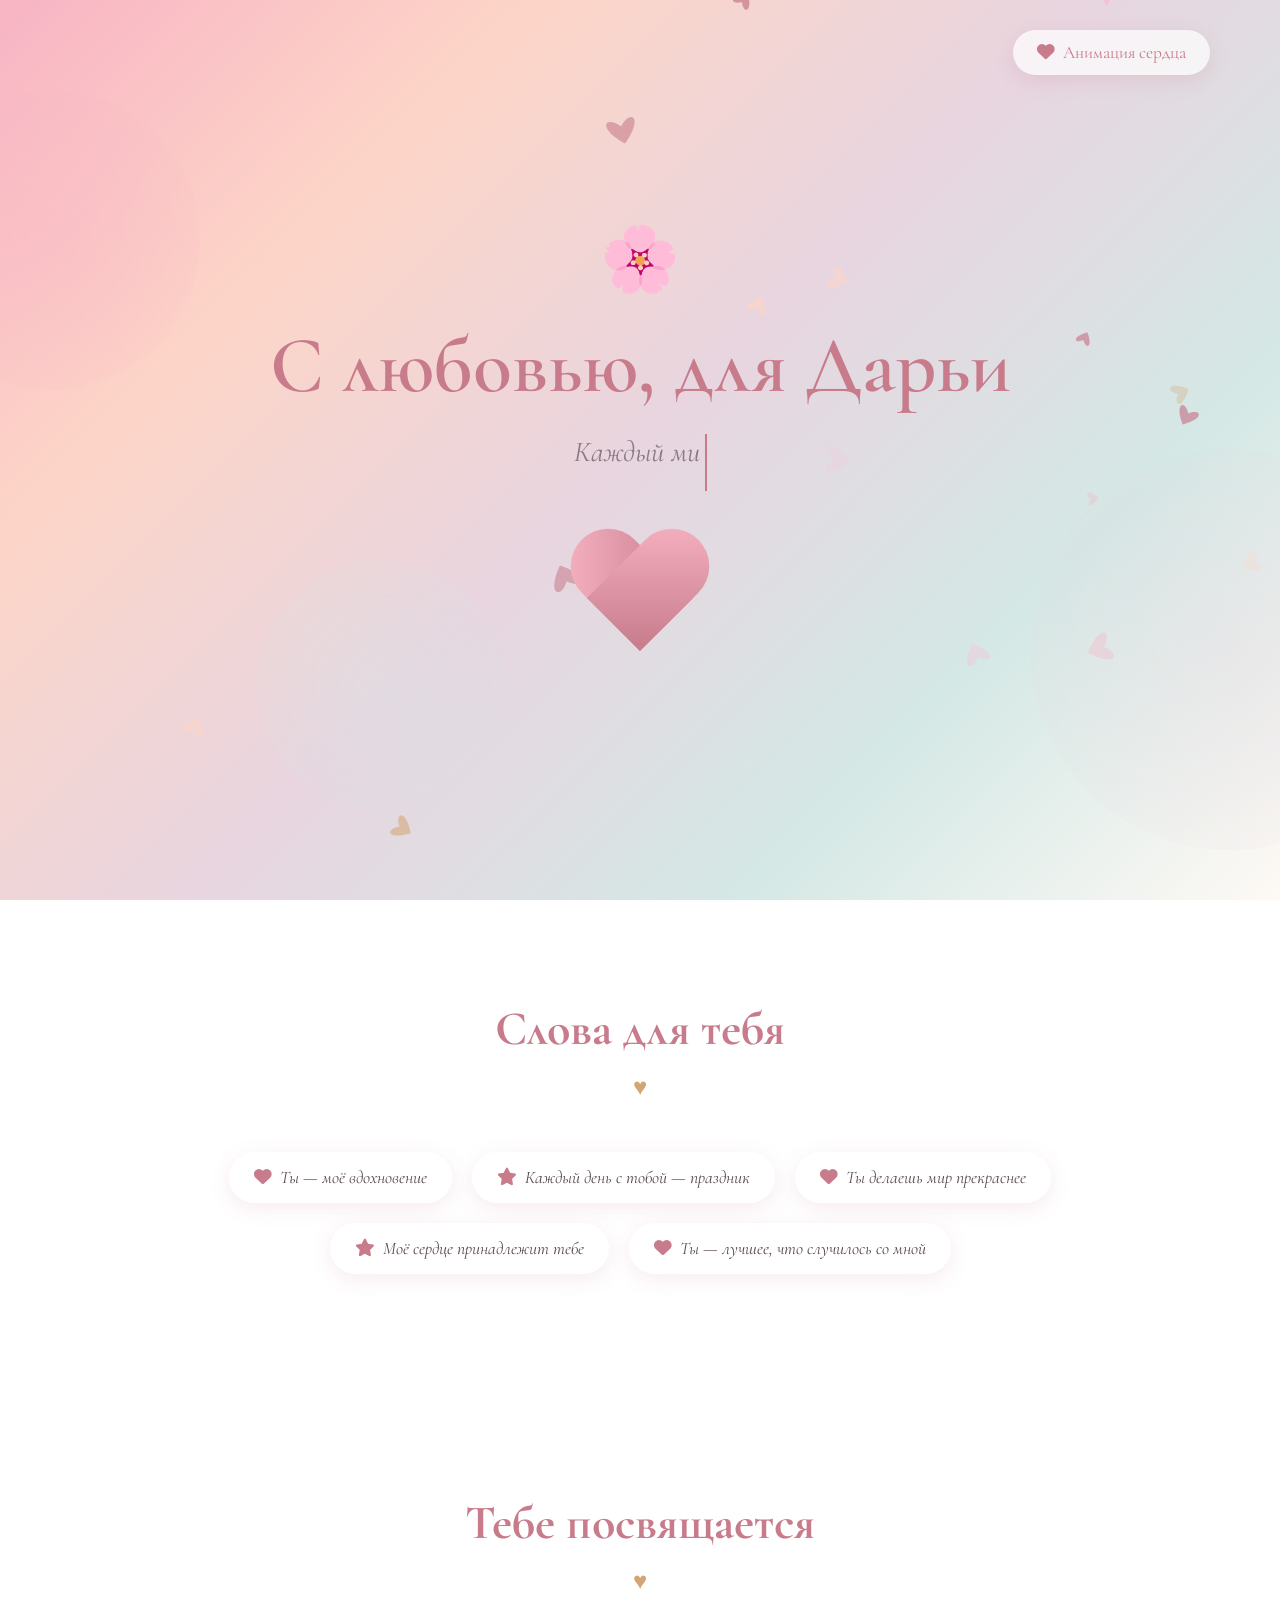
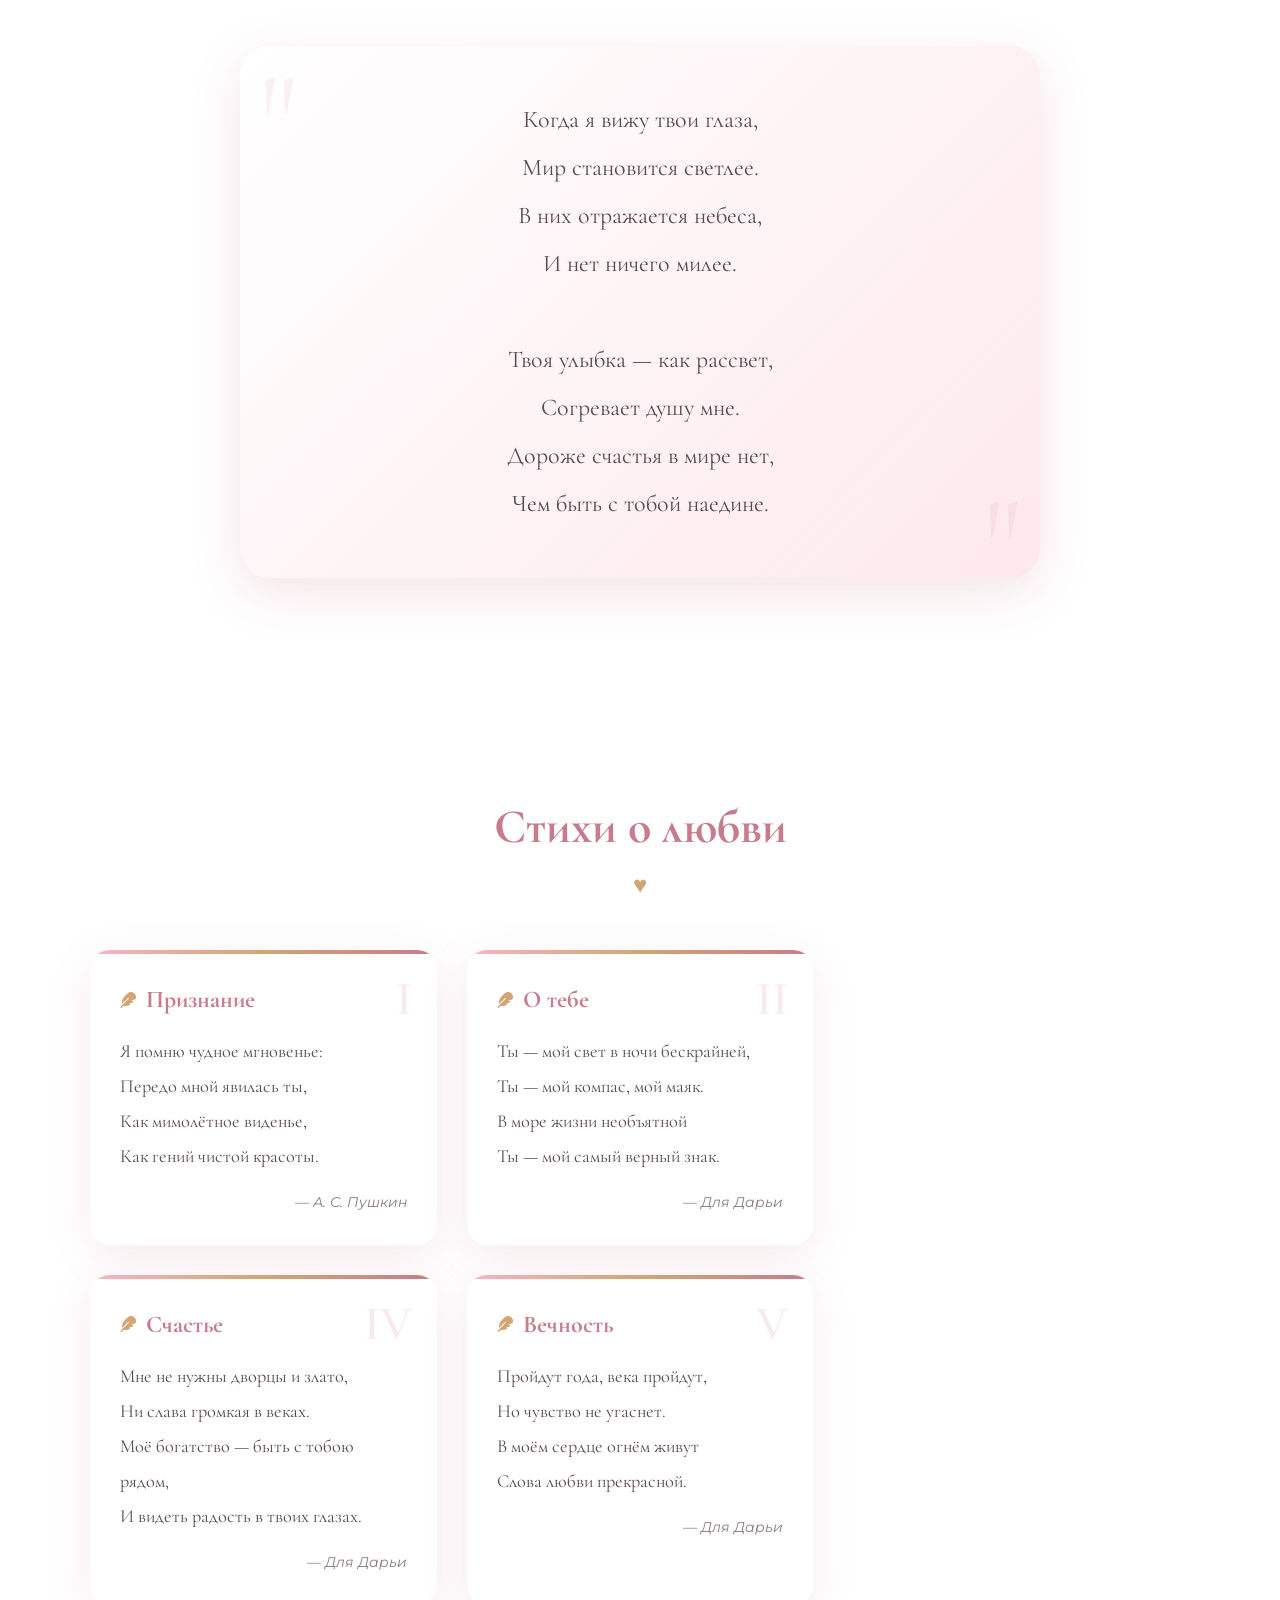
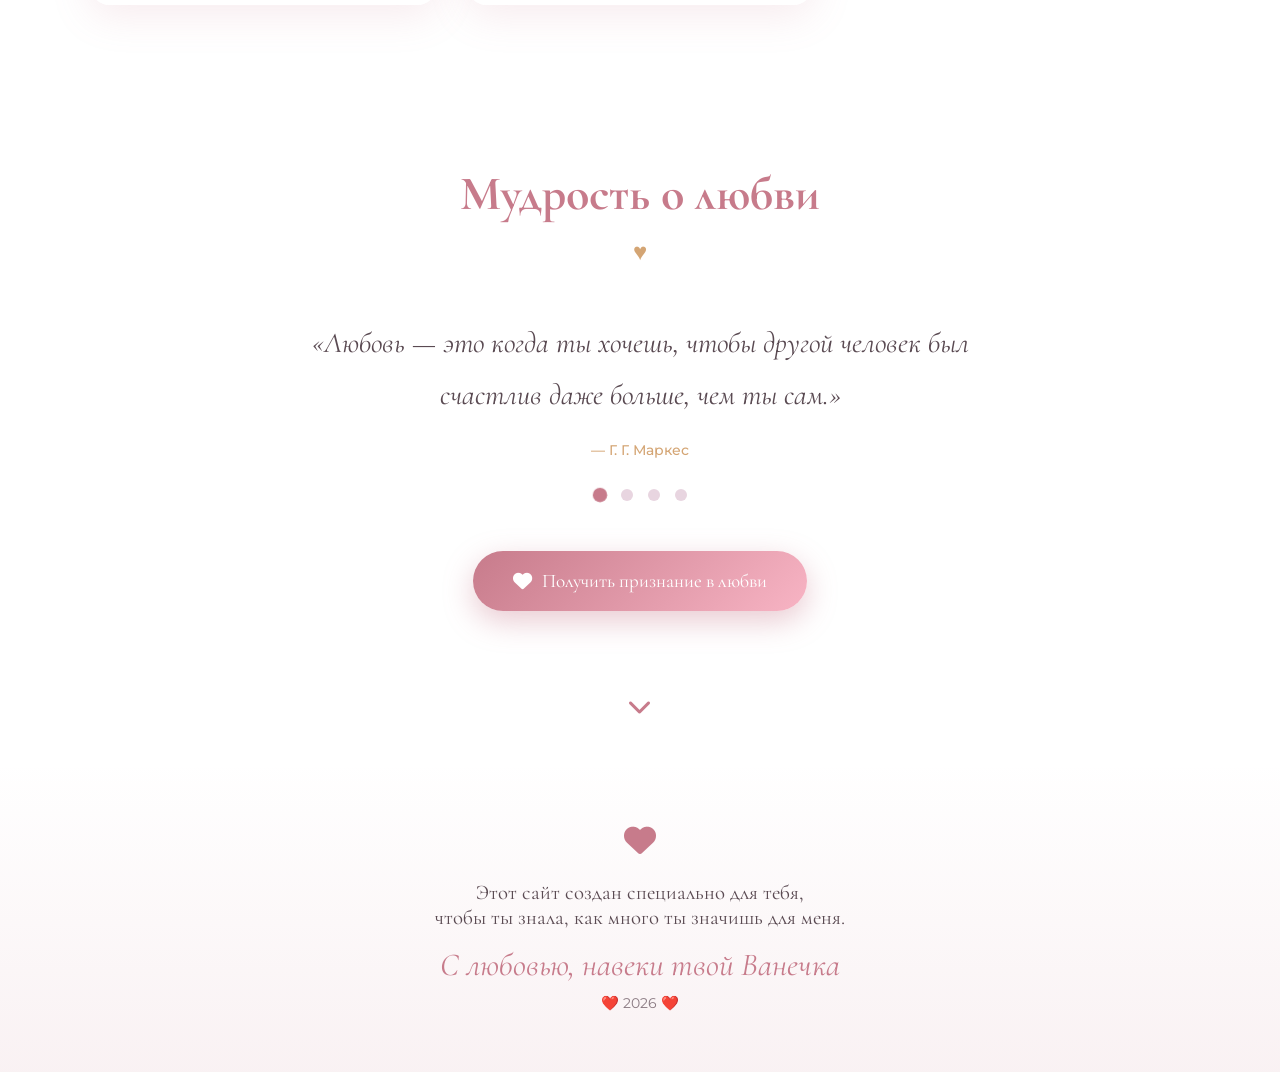
==== daria.html @ 5ae9e307 "Add files via upload" ====
<!DOCTYPE html>
<html lang="ru">
<head>
    <meta charset="UTF-8">
    <meta name="viewport" content="width=device-width, initial-scale=1.0">
    <title>Для тебя, Дарья ❤️</title>
    
    <!-- Google Fonts -->
    <link rel="preconnect" href="https://fonts.googleapis.com">
    <link rel="preconnect" href="https://fonts.gstatic.com" crossorigin>
    <link href="https://fonts.googleapis.com/css2?family=Cormorant+Garamond:ital,wght@0,400;0,500;0,600;0,700;1,400;1,500&family=Montserrat:wght@300;400;500;600&display=swap" rel="stylesheet">
    
    <!-- Font Awesome -->
    <link rel="stylesheet" href="https://cdnjs.cloudflare.com/ajax/libs/font-awesome/6.5.1/css/all.min.css">
    
    <style>
        * {
            margin: 0;
            padding: 0;
            box-sizing: border-box;
        }

        :root {
            --primary-pink: #f8b4c4;
            --soft-peach: #fdd5c8;
            --lavender: #e8d5e0;
            --mint: #d4e8e5;
            --gold: #d4a574;
            --deep-rose: #c77b8b;
            --cream: #fef9f5;
            --text-dark: #5a4a52;
            --text-light: #8a7a82;
        }

        html {
            scroll-behavior: smooth;
        }

        body {
            font-family: 'Montserrat', sans-serif;
            background: linear-gradient(135deg, var(--primary-pink) 0%, var(--soft-peach) 25%, var(--lavender) 50%, var(--mint) 75%, var(--cream) 100%);
            background-attachment: fixed;
            min-height: 100vh;
            color: var(--text-dark);
            overflow-x: hidden;
            position: relative;
        }

        /* Floating Hearts Canvas */
        #hearts-canvas {
            position: fixed;
            top: 0;
            left: 0;
            width: 100%;
            height: 100%;
            pointer-events: none;
            z-index: 1;
        }

        /* Main Container */
        .container {
            max-width: 1200px;
            margin: 0 auto;
            padding: 20px;
            position: relative;
            z-index: 2;
        }

        /* Hero Section */
        .hero {
            min-height: 100vh;
            display: flex;
            flex-direction: column;
            justify-content: center;
            align-items: center;
            text-align: center;
            padding: 40px 20px;
        }

        .hero-decoration {
            font-size: 4rem;
            margin-bottom: 20px;
            animation: float 3s ease-in-out infinite;
        }

        @keyframes float {
            0%, 100% { transform: translateY(0); }
            50% { transform: translateY(-15px); }
        }

        .hero h1 {
            font-family: 'Cormorant Garamond', serif;
            font-size: clamp(2.5rem, 8vw, 5rem);
            font-weight: 600;
            color: var(--deep-rose);
            margin-bottom: 20px;
            opacity: 0;
            animation: fadeInUp 1s ease forwards 0.5s;
        }

        .typewriter {
            font-family: 'Cormorant Garamond', serif;
            font-size: clamp(1.2rem, 3vw, 1.8rem);
            font-style: italic;
            color: var(--text-light);
            min-height: 2em;
            border-right: 2px solid var(--deep-rose);
            padding-right: 5px;
            animation: blink 0.7s infinite;
        }

        @keyframes blink {
            0%, 50% { border-color: var(--deep-rose); }
            51%, 100% { border-color: transparent; }
        }

        .hero-heart {
            width: 150px;
            height: 150px;
            margin: 40px auto;
            position: relative;
            animation: heartbeat 1.5s ease-in-out infinite;
            cursor: pointer;
            transition: transform 0.3s ease;
        }

        .hero-heart:hover {
            transform: scale(1.1);
        }

        .hero-heart::before,
        .hero-heart::after {
            content: '';
            position: absolute;
            top: 0;
            width: 75px;
            height: 120px;
            background: linear-gradient(135deg, var(--primary-pink), var(--deep-rose));
            border-radius: 75px 75px 0 0;
        }

        .hero-heart::before {
            left: 75px;
            transform: rotate(-45deg);
            transform-origin: 0 100%;
        }

        .hero-heart::after {
            left: 0;
            transform: rotate(45deg);
            transform-origin: 100% 100%;
        }

        @keyframes heartbeat {
            0%, 100% { transform: scale(1); }
            15% { transform: scale(1.15); }
            30% { transform: scale(1); }
            45% { transform: scale(1.1); }
            60% { transform: scale(1); }
        }

        @keyframes fadeInUp {
            from {
                opacity: 0;
                transform: translateY(30px);
            }
            to {
                opacity: 1;
                transform: translateY(0);
            }
        }

        .scroll-indicator {
            position: absolute;
            bottom: 40px;
            left: 50%;
            transform: translateX(-50%);
            animation: bounce 2s infinite;
            color: var(--deep-rose);
            font-size: 1.5rem;
        }

        @keyframes bounce {
            0%, 20%, 50%, 80%, 100% { transform: translateX(-50%) translateY(0); }
            40% { transform: translateX(-50%) translateY(-15px); }
            60% { transform: translateX(-50%) translateY(-7px); }
        }

        /* Section Styles */
        section {
            padding: 80px 20px;
        }

        .section-title {
            font-family: 'Cormorant Garamond', serif;
            font-size: clamp(2rem, 5vw, 3rem);
            text-align: center;
            color: var(--deep-rose);
            margin-bottom: 50px;
            position: relative;
        }

        .section-title::after {
            content: '♥';
            display: block;
            font-size: 1.5rem;
            margin-top: 15px;
            color: var(--gold);
        }

        /* Love Messages */
        .love-messages {
            display: flex;
            flex-wrap: wrap;
            justify-content: center;
            gap: 20px;
            margin-bottom: 60px;
        }

        .love-message {
            background: rgba(255, 255, 255, 0.7);
            backdrop-filter: blur(10px);
            padding: 15px 25px;
            border-radius: 30px;
            font-family: 'Cormorant Garamond', serif;
            font-size: 1.1rem;
            font-style: italic;
            color: var(--text-dark);
            box-shadow: 0 5px 20px rgba(199, 123, 139, 0.15);
            opacity: 0;
            transform: translateY(20px);
            transition: all 0.5s ease;
            cursor: default;
        }

        .love-message.visible {
            opacity: 1;
            transform: translateY(0);
        }

        .love-message:hover {
            transform: translateY(-5px) scale(1.02);
            box-shadow: 0 10px 30px rgba(199, 123, 139, 0.25);
        }

        .love-message i {
            color: var(--deep-rose);
            margin-right: 8px;
        }

        /* Poem Cards */
        .poems-grid {
            display: grid;
            grid-template-columns: repeat(auto-fit, minmax(320px, 1fr));
            gap: 30px;
            max-width: 1100px;
            margin: 0 auto;
        }

        .poem-card {
            background: rgba(255, 255, 255, 0.85);
            backdrop-filter: blur(15px);
            border-radius: 20px;
            padding: 35px 30px;
            box-shadow: 0 10px 40px rgba(199, 123, 139, 0.15);
            transition: all 0.4s cubic-bezier(0.4, 0, 0.2, 1);
            opacity: 0;
            transform: translateY(40px);
            position: relative;
            overflow: hidden;
        }

        .poem-card::before {
            content: '';
            position: absolute;
            top: 0;
            left: 0;
            right: 0;
            height: 4px;
            background: linear-gradient(90deg, var(--primary-pink), var(--gold), var(--deep-rose));
        }

        .poem-card.visible {
            opacity: 1;
            transform: translateY(0);
        }

        .poem-card:hover {
            transform: translateY(-10px) scale(1.02);
            box-shadow: 0 20px 50px rgba(199, 123, 139, 0.25);
        }

        .poem-card .poem-number {
            position: absolute;
            top: 20px;
            right: 25px;
            font-family: 'Cormorant Garamond', serif;
            font-size: 3rem;
            font-weight: 600;
            color: rgba(199, 123, 139, 0.15);
        }

        .poem-card h3 {
            font-family: 'Cormorant Garamond', serif;
            font-size: 1.5rem;
            color: var(--deep-rose);
            margin-bottom: 20px;
            display: flex;
            align-items: center;
            gap: 10px;
        }

        .poem-card h3 i {
            font-size: 1rem;
            color: var(--gold);
        }

        .poem-card p {
            font-family: 'Cormorant Garamond', serif;
            font-size: 1.15rem;
            line-height: 1.9;
            color: var(--text-dark);
            white-space: pre-line;
        }

        .poem-card .author {
            margin-top: 20px;
            font-family: 'Montserrat', sans-serif;
            font-size: 0.85rem;
            color: var(--text-light);
            text-align: right;
            font-style: italic;
        }

        /* Featured Poem */
        .featured-poem {
            background: linear-gradient(135deg, rgba(255, 255, 255, 0.9), rgba(248, 180, 196, 0.3));
            border-radius: 30px;
            padding: 50px 40px;
            max-width: 800px;
            margin: 0 auto 60px;
            text-align: center;
            box-shadow: 0 15px 50px rgba(199, 123, 139, 0.2);
            position: relative;
            overflow: hidden;
            opacity: 0;
            transform: scale(0.95);
            transition: all 0.6s ease;
        }

        .featured-poem.visible {
            opacity: 1;
            transform: scale(1);
        }

        .featured-poem::before,
        .featured-poem::after {
            content: '"';
            font-family: 'Cormorant Garamond', serif;
            font-size: 8rem;
            color: rgba(199, 123, 139, 0.1);
            position: absolute;
            line-height: 1;
        }

        .featured-poem::before {
            top: 10px;
            left: 20px;
        }

        .featured-poem::after {
            bottom: -30px;
            right: 20px;
        }

        .featured-poem p {
            font-family: 'Cormorant Garamond', serif;
            font-size: clamp(1.2rem, 2.5vw, 1.5rem);
            line-height: 2;
            color: var(--text-dark);
            white-space: pre-line;
            position: relative;
            z-index: 1;
        }

        /* Quotes Section */
        .quotes-carousel {
            max-width: 700px;
            margin: 0 auto;
            text-align: center;
            position: relative;
        }

        .quote-item {
            display: none;
            animation: fadeIn 0.5s ease;
        }

        .quote-item.active {
            display: block;
        }

        @keyframes fadeIn {
            from { opacity: 0; }
            to { opacity: 1; }
        }

        .quote-item p {
            font-family: 'Cormorant Garamond', serif;
            font-size: clamp(1.3rem, 3vw, 1.8rem);
            font-style: italic;
            color: var(--text-dark);
            line-height: 1.8;
            margin-bottom: 20px;
        }

        .quote-item .quote-author {
            font-family: 'Montserrat', sans-serif;
            font-size: 0.9rem;
            color: var(--gold);
            font-weight: 500;
        }

        .carousel-controls {
            display: flex;
            justify-content: center;
            gap: 15px;
            margin-top: 30px;
        }

        .carousel-dot {
            width: 12px;
            height: 12px;
            border-radius: 50%;
            background: var(--lavender);
            border: none;
            cursor: pointer;
            transition: all 0.3s ease;
        }

        .carousel-dot.active {
            background: var(--deep-rose);
            transform: scale(1.2);
        }

        .carousel-dot:hover {
            background: var(--primary-pink);
        }

        /* Interactive Button */
        .magic-button {
            display: flex;
            align-items: center;
            justify-content: center;
            gap: 10px;
            margin: 50px auto;
            padding: 18px 40px;
            background: linear-gradient(135deg, var(--deep-rose), var(--primary-pink));
            color: white;
            border: none;
            border-radius: 50px;
            font-family: 'Cormorant Garamond', serif;
            font-size: 1.2rem;
            cursor: pointer;
            box-shadow: 0 10px 30px rgba(199, 123, 139, 0.4);
            transition: all 0.3s ease;
        }

        .magic-button:hover {
            transform: translateY(-3px);
            box-shadow: 0 15px 40px rgba(199, 123, 139, 0.5);
        }

        .magic-button:active {
            transform: translateY(0);
        }

        /* Random Message Popup */
        .popup-overlay {
            position: fixed;
            top: 0;
            left: 0;
            width: 100%;
            height: 100%;
            background: rgba(90, 74, 82, 0.5);
            backdrop-filter: blur(5px);
            display: none;
            justify-content: center;
            align-items: center;
            z-index: 1000;
            opacity: 0;
            transition: opacity 0.3s ease;
        }

        .popup-overlay.show {
            display: flex;
            opacity: 1;
        }

        .popup-content {
            background: white;
            padding: 50px 40px;
            border-radius: 25px;
            max-width: 500px;
            text-align: center;
            transform: scale(0.9);
            transition: transform 0.3s ease;
            position: relative;
        }

        .popup-overlay.show .popup-content {
            transform: scale(1);
        }

        .popup-content .close-btn {
            position: absolute;
            top: 15px;
            right: 20px;
            background: none;
            border: none;
            font-size: 1.5rem;
            color: var(--text-light);
            cursor: pointer;
            transition: color 0.3s ease;
        }

        .popup-content .close-btn:hover {
            color: var(--deep-rose);
        }

        .popup-content i.fa-heart {
            font-size: 3rem;
            color: var(--deep-rose);
            margin-bottom: 20px;
            animation: heartbeat 1.5s infinite;
        }

        .popup-content p {
            font-family: 'Cormorant Garamond', serif;
            font-size: 1.5rem;
            color: var(--text-dark);
            line-height: 1.6;
        }

        /* Footer */
        footer {
            text-align: center;
            padding: 60px 20px;
            background: linear-gradient(to top, rgba(199, 123, 139, 0.1), transparent);
        }

        footer .footer-heart {
            font-size: 2rem;
            color: var(--deep-rose);
            margin-bottom: 20px;
            animation: heartbeat 2s infinite;
        }

        footer p {
            font-family: 'Cormorant Garamond', serif;
            font-size: 1.3rem;
            color: var(--text-dark);
        }

        footer .signature {
            font-family: 'Cormorant Garamond', serif;
            font-size: 2rem;
            font-style: italic;
            color: var(--deep-rose);
            margin-top: 15px;
        }

        footer .date {
            font-family: 'Montserrat', sans-serif;
            font-size: 0.9rem;
            color: var(--text-light);
            margin-top: 10px;
        }

        /* Responsive */
        @media (max-width: 768px) {
            .poems-grid {
                grid-template-columns: 1fr;
            }

            .poem-card {
                padding: 30px 25px;
            }

            .featured-poem {
                padding: 35px 25px;
            }

            .love-message {
                font-size: 1rem;
                padding: 12px 20px;
            }

            .hero-heart {
                width: 120px;
                height: 120px;
            }

            .hero-heart::before,
            .hero-heart::after {
                width: 60px;
                height: 96px;
                border-radius: 60px 60px 0 0;
            }

            .hero-heart::before {
                left: 60px;
            }
        }

        /* Parallax Background Elements */
        .bg-element {
            position: fixed;
            border-radius: 50%;
            opacity: 0.3;
            pointer-events: none;
            z-index: 0;
        }

        .bg-element-1 {
            width: 300px;
            height: 300px;
            background: radial-gradient(circle, var(--primary-pink), transparent);
            top: 10%;
            left: -100px;
        }

        .bg-element-2 {
            width: 400px;
            height: 400px;
            background: radial-gradient(circle, var(--lavender), transparent);
            top: 50%;
            right: -150px;
        }

        .bg-element-3 {
            width: 250px;
            height: 250px;
            background: radial-gradient(circle, var(--mint), transparent);
            bottom: 10%;
            left: 20%;
        }
    </style>
</head>
<body>
    <!-- Background Elements for Parallax -->
    <div class="bg-element bg-element-1"></div>
    <div class="bg-element bg-element-2"></div>
    <div class="bg-element bg-element-3"></div>

    <!-- Floating Hearts Canvas -->
    <canvas id="hearts-canvas"></canvas>

    <div class="container">
        <!-- Hero Section -->
        <section class="hero">
            <a href="/heart" style="position: absolute; top: 30px; right: 30px; background: rgba(255,255,255,0.7); backdrop-filter: blur(10px); padding: 12px 24px; border-radius: 30px; text-decoration: none; color: var(--deep-rose); font-family: 'Cormorant Garamond', serif; font-size: 1.1rem; box-shadow: 0 5px 20px rgba(199, 123, 139, 0.2); transition: all 0.3s ease;" onmouseover="this.style.transform='translateY(-3px)'; this.style.boxShadow='0 10px 30px rgba(199, 123, 139, 0.3)';" onmouseout="this.style.transform='translateY(0)'; this.style.boxShadow='0 5px 20px rgba(199, 123, 139, 0.2)';">
                <i class="fas fa-heart" style="margin-right: 8px;"></i>Анимация сердца
            </a>
            <div class="hero-decoration">🌸</div>
            <h1>С любовью, для Дарьи</h1>
            <div class="typewriter" id="typewriter"></div>
            <div class="hero-heart" id="main-heart" title="Нажми на меня"></div>
            <div class="scroll-indicator">
                <i class="fas fa-chevron-down"></i>
            </div>
        </section>

        <!-- Love Messages Section -->
        <section>
            <h2 class="section-title">Слова для тебя</h2>
            <div class="love-messages">
                <div class="love-message"><i class="fas fa-heart"></i>Ты — моё вдохновение</div>
                <div class="love-message"><i class="fas fa-star"></i>Каждый день с тобой — праздник</div>
                <div class="love-message"><i class="fas fa-heart"></i>Ты делаешь мир прекраснее</div>
                <div class="love-message"><i class="fas fa-star"></i>Моё сердце принадлежит тебе</div>
                <div class="love-message"><i class="fas fa-heart"></i>Ты — лучшее, что случилось со мной</div>
            </div>
        </section>

        <!-- Featured Poem -->
        <section>
            <h2 class="section-title">Тебе посвящается</h2>
            <div class="featured-poem">
                <p>Когда я вижу твои глаза,
Мир становится светлее.
В них отражается небеса,
И нет ничего милее.

Твоя улыбка — как рассвет,
Согревает душу мне.
Дороже счастья в мире нет,
Чем быть с тобой наедине.</p>
            </div>
        </section>

        <!-- Poems Grid -->
        <section>
            <h2 class="section-title">Стихи о любви</h2>
            <div class="poems-grid">
                <div class="poem-card">
                    <span class="poem-number">I</span>
                    <h3><i class="fas fa-feather"></i>Признание</h3>
                    <p>Я помню чудное мгновенье:
Передо мной явилась ты,
Как мимолётное виденье,
Как гений чистой красоты.</p>
                    <div class="author">— А. С. Пушкин</div>
                </div>

                <div class="poem-card">
                    <span class="poem-number">II</span>
                    <h3><i class="fas fa-feather"></i>О тебе</h3>
                    <p>Ты — мой свет в ночи бескрайней,
Ты — мой компас, мой маяк.
В море жизни необъятной
Ты — мой самый верный знак.</p>
                    <div class="author">— Для Дарьи</div>
                </div>

                <div class="poem-card">
                    <span class="poem-number">III</span>
                    <h3><i class="fas fa-feather"></i>Нежность</h3>
                    <p>Как нежный ветер в летний день,
Как первый луч весны,
Твоя любовь — желанна тень
В объятиях мечты.</p>
                    <div class="author">— Для Дарьи</div>
                </div>

                <div class="poem-card">
                    <span class="poem-number">IV</span>
                    <h3><i class="fas fa-feather"></i>Счастье</h3>
                    <p>Мне не нужны дворцы и злато,
Ни слава громкая в веках.
Моё богатство — быть с тобою рядом,
И видеть радость в твоих глазах.</p>
                    <div class="author">— Для Дарьи</div>
                </div>

                <div class="poem-card">
                    <span class="poem-number">V</span>
                    <h3><i class="fas fa-feather"></i>Вечность</h3>
                    <p>Пройдут года, века пройдут,
Но чувство не угаснет.
В моём сердце огнём живут
Слова любви прекрасной.</p>
                    <div class="author">— Для Дарьи</div>
                </div>
            </div>
        </section>

        <!-- Quotes Carousel -->
        <section>
            <h2 class="section-title">Мудрость о любви</h2>
            <div class="quotes-carousel">
                <div class="quote-item active">
                    <p>«Любовь — это когда ты хочешь, чтобы другой человек был счастлив даже больше, чем ты сам.»</p>
                    <span class="quote-author">— Г. Г. Маркес</span>
                </div>
                <div class="quote-item">
                    <p>«Любить — это не значит смотреть друг на друга, это значит смотреть вместе в одном направлении.»</p>
                    <span class="quote-author">— Антуан де Сент-Экзюпери</span>
                </div>
                <div class="quote-item">
                    <p>«Где любовь, там и жизнь.»</p>
                    <span class="quote-author">— Махатма Ганди</span>
                </div>
                <div class="quote-item">
                    <p>«Любовь — единственное, что увеличивается, когда его раздаёшь.»</p>
                    <span class="quote-author">— Ришелье</span>
                </div>
            </div>
            <div class="carousel-controls">
                <button class="carousel-dot active" data-index="0"></button>
                <button class="carousel-dot" data-index="1"></button>
                <button class="carousel-dot" data-index="2"></button>
                <button class="carousel-dot" data-index="3"></button>
            </div>

            <button class="magic-button" id="magic-btn">
                <i class="fas fa-heart"></i>
                Получить признание в любви
            </button>
        </section>
    </div>

    <!-- Footer -->
    <footer>
        <div class="footer-heart"><i class="fas fa-heart"></i></div>
        <p>Этот сайт создан специально для тебя,</p>
        <p>чтобы ты знала, как много ты значишь для меня.</p>
        <div class="signature">С любовью, навеки твой Ванечка</div>
        <div class="date">❤️ 2026 ❤️</div>
    </footer>

    <!-- Popup for Random Messages -->
    <div class="popup-overlay" id="popup">
        <div class="popup-content">
            <button class="close-btn" id="close-popup"><i class="fas fa-times"></i></button>
            <i class="fas fa-heart"></i>
            <p id="popup-message"></p>
        </div>
    </div>

    <script>
        // ===== Typewriter Effect =====
        const typewriterText = "Каждый миг с тобой — бесценен...";
        const typewriterEl = document.getElementById('typewriter');
        let charIndex = 0;

        function typeWriter() {
            if (charIndex < typewriterText.length) {
                typewriterEl.textContent += typewriterText.charAt(charIndex);
                charIndex++;
                setTimeout(typeWriter, 80);
            }
        }

        setTimeout(typeWriter, 1500);

        // ===== Floating Hearts Canvas =====
        const canvas = document.getElementById('hearts-canvas');
        const ctx = canvas.getContext('2d');

        function resizeCanvas() {
            canvas.width = window.innerWidth;
            canvas.height = window.innerHeight;
        }
        resizeCanvas();
        window.addEventListener('resize', resizeCanvas);

        const hearts = [];
        const heartColors = ['#f8b4c4', '#fdd5c8', '#c77b8b', '#d4a574', '#e8d5e0'];

        class Heart {
            constructor() {
                this.reset();
            }

            reset() {
                this.x = Math.random() * canvas.width;
                this.y = canvas.height + 50;
                this.size = Math.random() * 15 + 10;
                this.speedY = Math.random() * 1.5 + 0.5;
                this.speedX = (Math.random() - 0.5) * 0.5;
                this.opacity = Math.random() * 0.5 + 0.3;
                this.color = heartColors[Math.floor(Math.random() * heartColors.length)];
                this.rotation = Math.random() * Math.PI * 2;
                this.rotationSpeed = (Math.random() - 0.5) * 0.02;
            }

            update() {
                this.y -= this.speedY;
                this.x += this.speedX + Math.sin(this.y * 0.01) * 0.3;
                this.rotation += this.rotationSpeed;

                if (this.y < -50) {
                    this.reset();
                }
            }

            draw() {
                ctx.save();
                ctx.translate(this.x, this.y);
                ctx.rotate(this.rotation);
                ctx.globalAlpha = this.opacity;
                ctx.fillStyle = this.color;
                ctx.beginPath();
                
                const s = this.size;
                ctx.moveTo(0, s * 0.3);
                ctx.bezierCurveTo(-s * 0.5, -s * 0.3, -s, s * 0.1, 0, s);
                ctx.bezierCurveTo(s, s * 0.1, s * 0.5, -s * 0.3, 0, s * 0.3);
                
                ctx.fill();
                ctx.restore();
            }
        }

        // Create initial hearts
        for (let i = 0; i < 20; i++) {
            const heart = new Heart();
            heart.y = Math.random() * canvas.height;
            hearts.push(heart);
        }

        function animateHearts() {
            ctx.clearRect(0, 0, canvas.width, canvas.height);
            hearts.forEach(heart => {
                heart.update();
                heart.draw();
            });
            requestAnimationFrame(animateHearts);
        }
        animateHearts();

        // ===== Scroll Reveal =====
        const observerOptions = {
            threshold: 0.1,
            rootMargin: '0px 0px -50px 0px'
        };

        const observer = new IntersectionObserver((entries) => {
            entries.forEach((entry, index) => {
                if (entry.isIntersecting) {
                    setTimeout(() => {
                        entry.target.classList.add('visible');
                    }, index * 100);
                }
            });
        }, observerOptions);

        document.querySelectorAll('.poem-card, .love-message, .featured-poem').forEach(el => {
            observer.observe(el);
        });

        // ===== Quotes Carousel =====
        const quotes = document.querySelectorAll('.quote-item');
        const dots = document.querySelectorAll('.carousel-dot');
        let currentQuote = 0;

        function showQuote(index) {
            quotes.forEach(q => q.classList.remove('active'));
            dots.forEach(d => d.classList.remove('active'));
            quotes[index].classList.add('active');
            dots[index].classList.add('active');
            currentQuote = index;
        }

        dots.forEach(dot => {
            dot.addEventListener('click', () => {
                showQuote(parseInt(dot.dataset.index));
            });
        });

        // Auto-rotate quotes
        setInterval(() => {
            showQuote((currentQuote + 1) % quotes.length);
        }, 5000);

        // ===== Random Love Messages =====
        const loveMessages = [
            "Ты — самое прекрасное, что есть в моей жизни",
            "Каждый день я люблю тебя всё сильнее",
            "Ты делаешь меня лучше",
            "Моё сердце бьётся только для тебя",
            "С тобой я понял, что такое счастье",
            "Ты — моя вселенная",
            "Я благодарен судьбе за тебя",
            "Ты — моя мечта, ставшая реальностью",
            "Люблю тебя больше жизни",
            "Ты — смысл всего",
            "Рядом с тобой я дома",
            "Ты — моё самое большое сокровище"
        ];

        const popup = document.getElementById('popup');
        const popupMessage = document.getElementById('popup-message');
        const magicBtn = document.getElementById('magic-btn');
        const closePopup = document.getElementById('close-popup');
        const mainHeart = document.getElementById('main-heart');

        function showRandomMessage() {
            const randomMsg = loveMessages[Math.floor(Math.random() * loveMessages.length)];
            popupMessage.textContent = randomMsg;
            popup.classList.add('show');
            
            // Create burst of hearts
            for (let i = 0; i < 10; i++) {
                const heart = new Heart();
                heart.x = window.innerWidth / 2;
                heart.y = window.innerHeight / 2;
                heart.speedY = Math.random() * 3 + 2;
                heart.speedX = (Math.random() - 0.5) * 4;
                hearts.push(heart);
            }
        }

        magicBtn.addEventListener('click', showRandomMessage);
        mainHeart.addEventListener('click', showRandomMessage);

        closePopup.addEventListener('click', () => {
            popup.classList.remove('show');
        });

        popup.addEventListener('click', (e) => {
            if (e.target === popup) {
                popup.classList.remove('show');
            }
        });

        // ===== Parallax Effect =====
        const bgElements = document.querySelectorAll('.bg-element');

        window.addEventListener('scroll', () => {
            const scrollY = window.scrollY;
            bgElements.forEach((el, index) => {
                const speed = (index + 1) * 0.1;
                el.style.transform = `translateY(${scrollY * speed}px)`;
            });
        });

        // ===== Color Theme Change on Heart Click =====
        const themes = [
            { primary: '#f8b4c4', secondary: '#fdd5c8', accent: '#c77b8b' },
            { primary: '#d4e8e5', secondary: '#e8d5e0', accent: '#a8c5c2' },
            { primary: '#fdd5c8', secondary: '#f8b4c4', accent: '#d4a574' },
            { primary: '#e8d5e0', secondary: '#d4e8e5', accent: '#b89eb5' }
        ];

        let currentTheme = 0;

        mainHeart.addEventListener('dblclick', () => {
            currentTheme = (currentTheme + 1) % themes.length;
            const theme = themes[currentTheme];
            document.documentElement.style.setProperty('--primary-pink', theme.primary);
            document.documentElement.style.setProperty('--soft-peach', theme.secondary);
            document.documentElement.style.setProperty('--deep-rose', theme.accent);
        });
    </script>
</body>
</html>
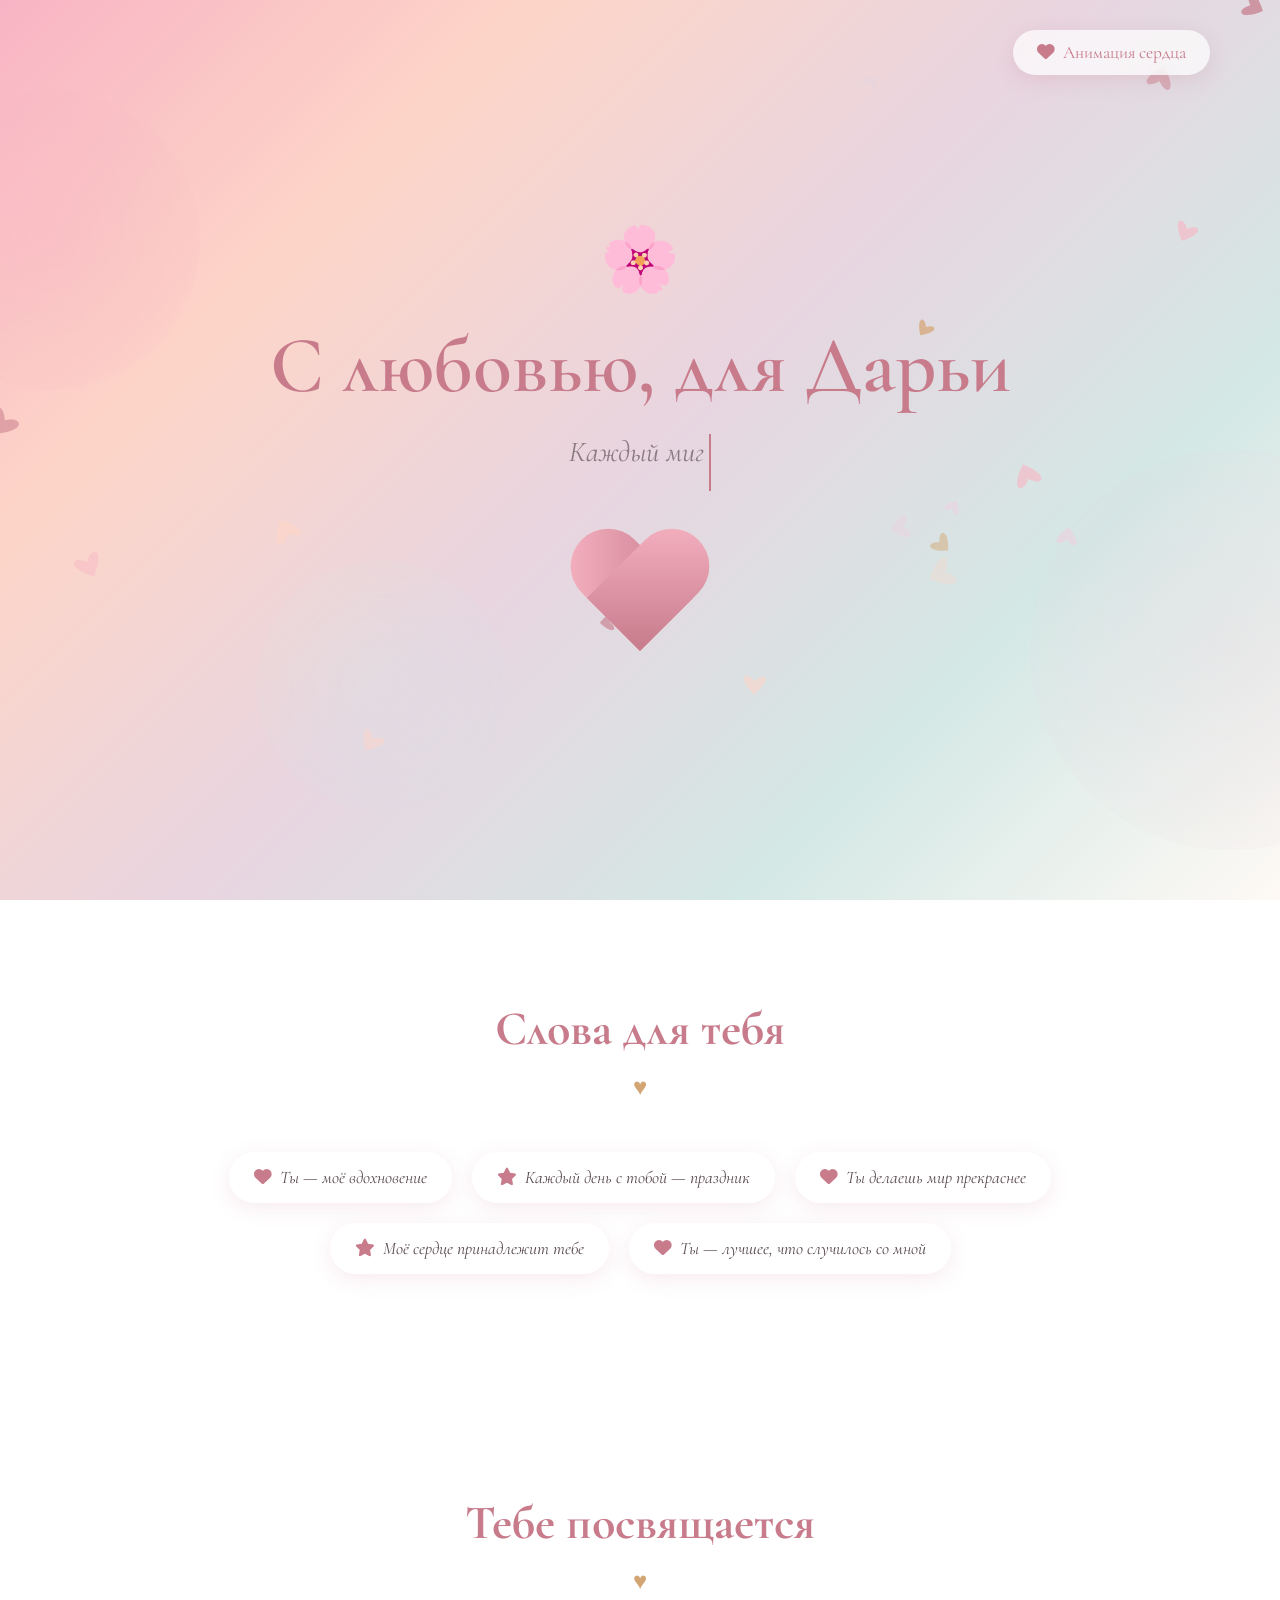
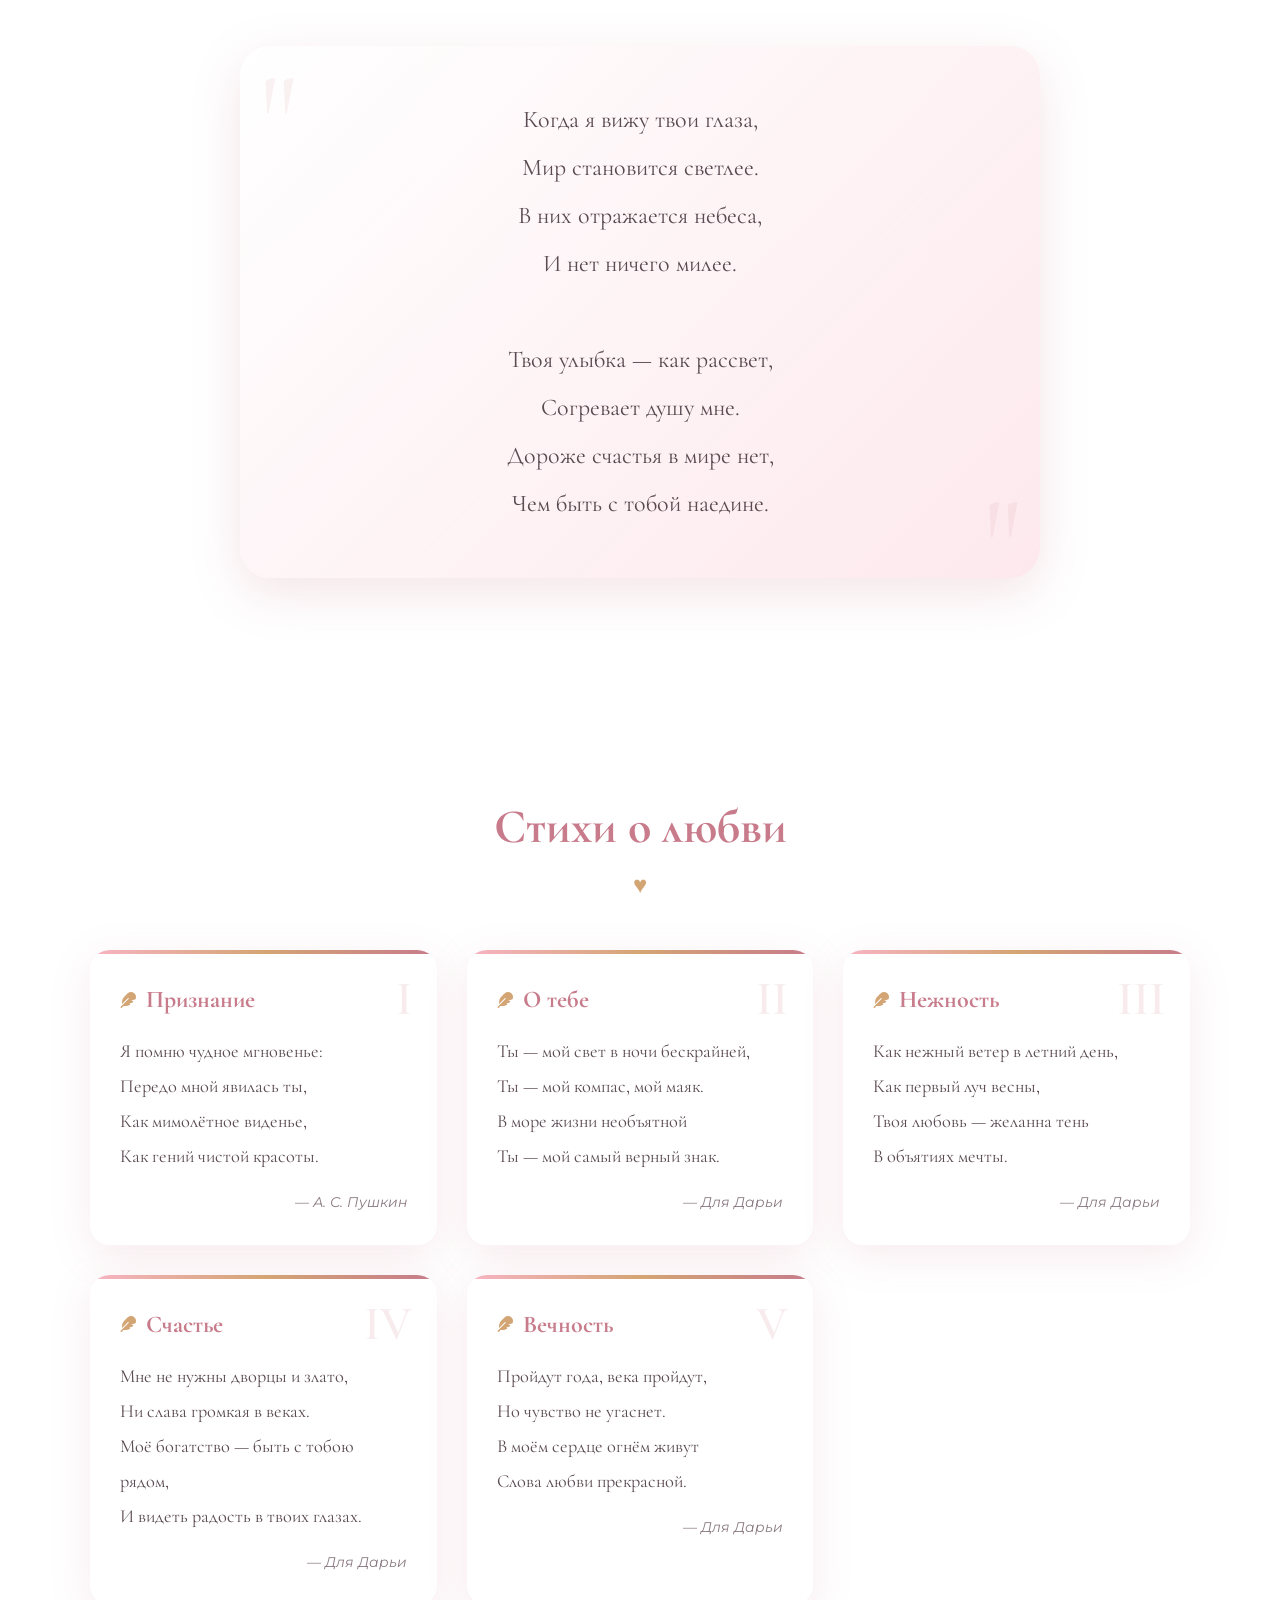
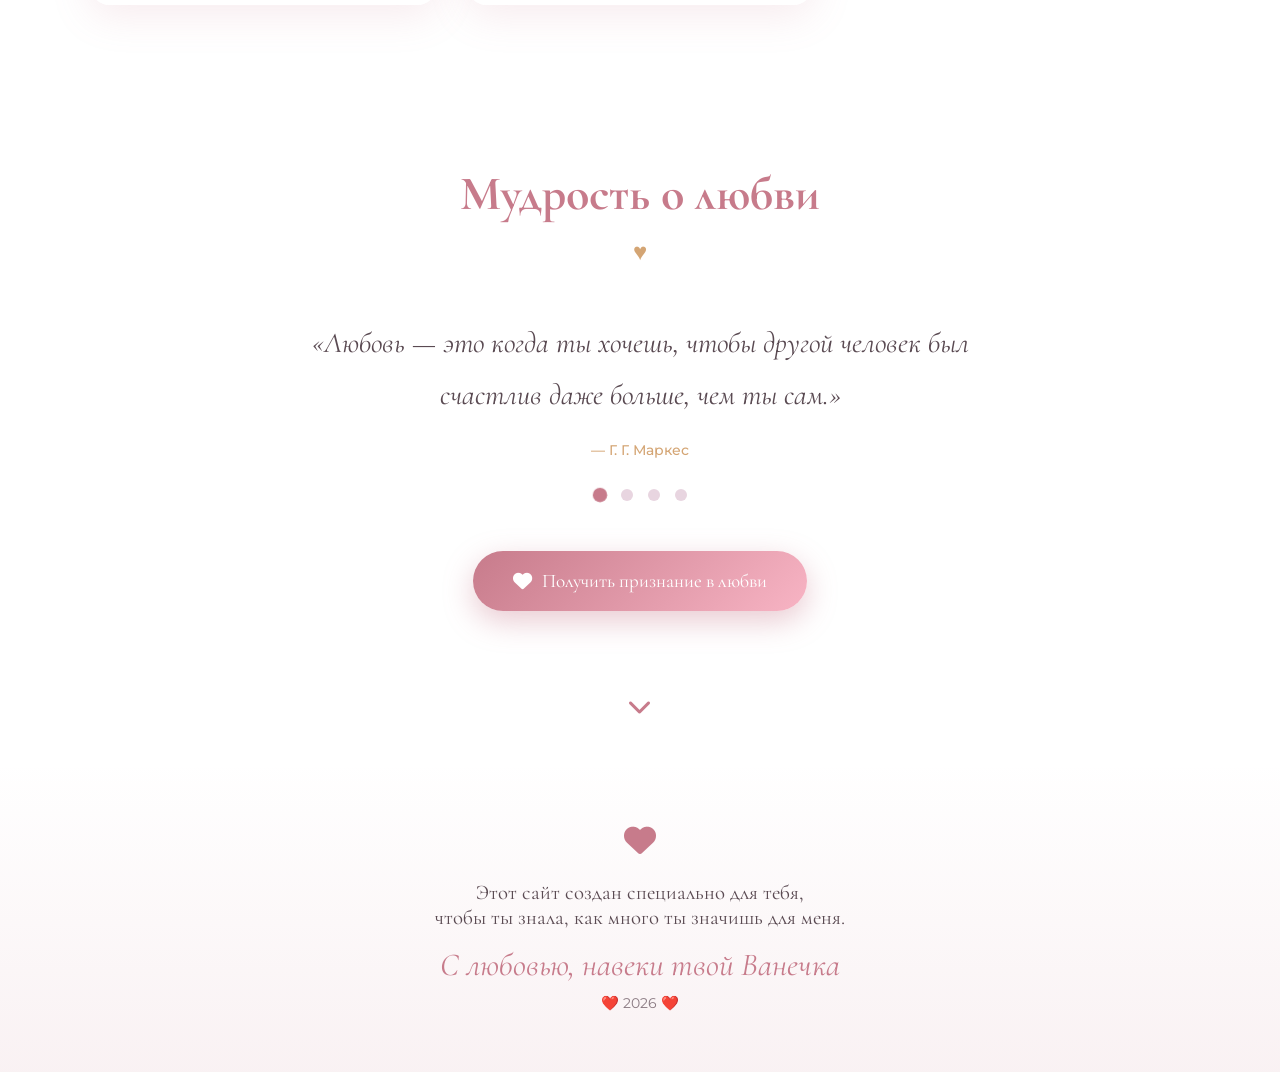
==== commit aa634182: "Update daria.html" ====
--- a/daria.html
+++ b/daria.html
@@ -659,7 +659,7 @@
     <div class="container">
         <!-- Hero Section -->
         <section class="hero">
-            <a href="/heart" style="position: absolute; top: 30px; right: 30px; background: rgba(255,255,255,0.7); backdrop-filter: blur(10px); padding: 12px 24px; border-radius: 30px; text-decoration: none; color: var(--deep-rose); font-family: 'Cormorant Garamond', serif; font-size: 1.1rem; box-shadow: 0 5px 20px rgba(199, 123, 139, 0.2); transition: all 0.3s ease;" onmouseover="this.style.transform='translateY(-3px)'; this.style.boxShadow='0 10px 30px rgba(199, 123, 139, 0.3)';" onmouseout="this.style.transform='translateY(0)'; this.style.boxShadow='0 5px 20px rgba(199, 123, 139, 0.2)';">
+            <a href="#" style="position: absolute; top: 30px; right: 30px; background: rgba(255,255,255,0.7); backdrop-filter: blur(10px); padding: 12px 24px; border-radius: 30px; text-decoration: none; color: var(--deep-rose); font-family: 'Cormorant Garamond', serif; font-size: 1.1rem; box-shadow: 0 5px 20px rgba(199, 123, 139, 0.2); transition: all 0.3s ease;" onmouseover="this.style.transform='translateY(-3px)'; this.style.boxShadow='0 10px 30px rgba(199, 123, 139, 0.3)';" onmouseout="this.style.transform='translateY(0)'; this.style.boxShadow='0 5px 20px rgba(199, 123, 139, 0.2)';">
                 <i class="fas fa-heart" style="margin-right: 8px;"></i>Анимация сердца
             </a>
             <div class="hero-decoration">🌸</div>
